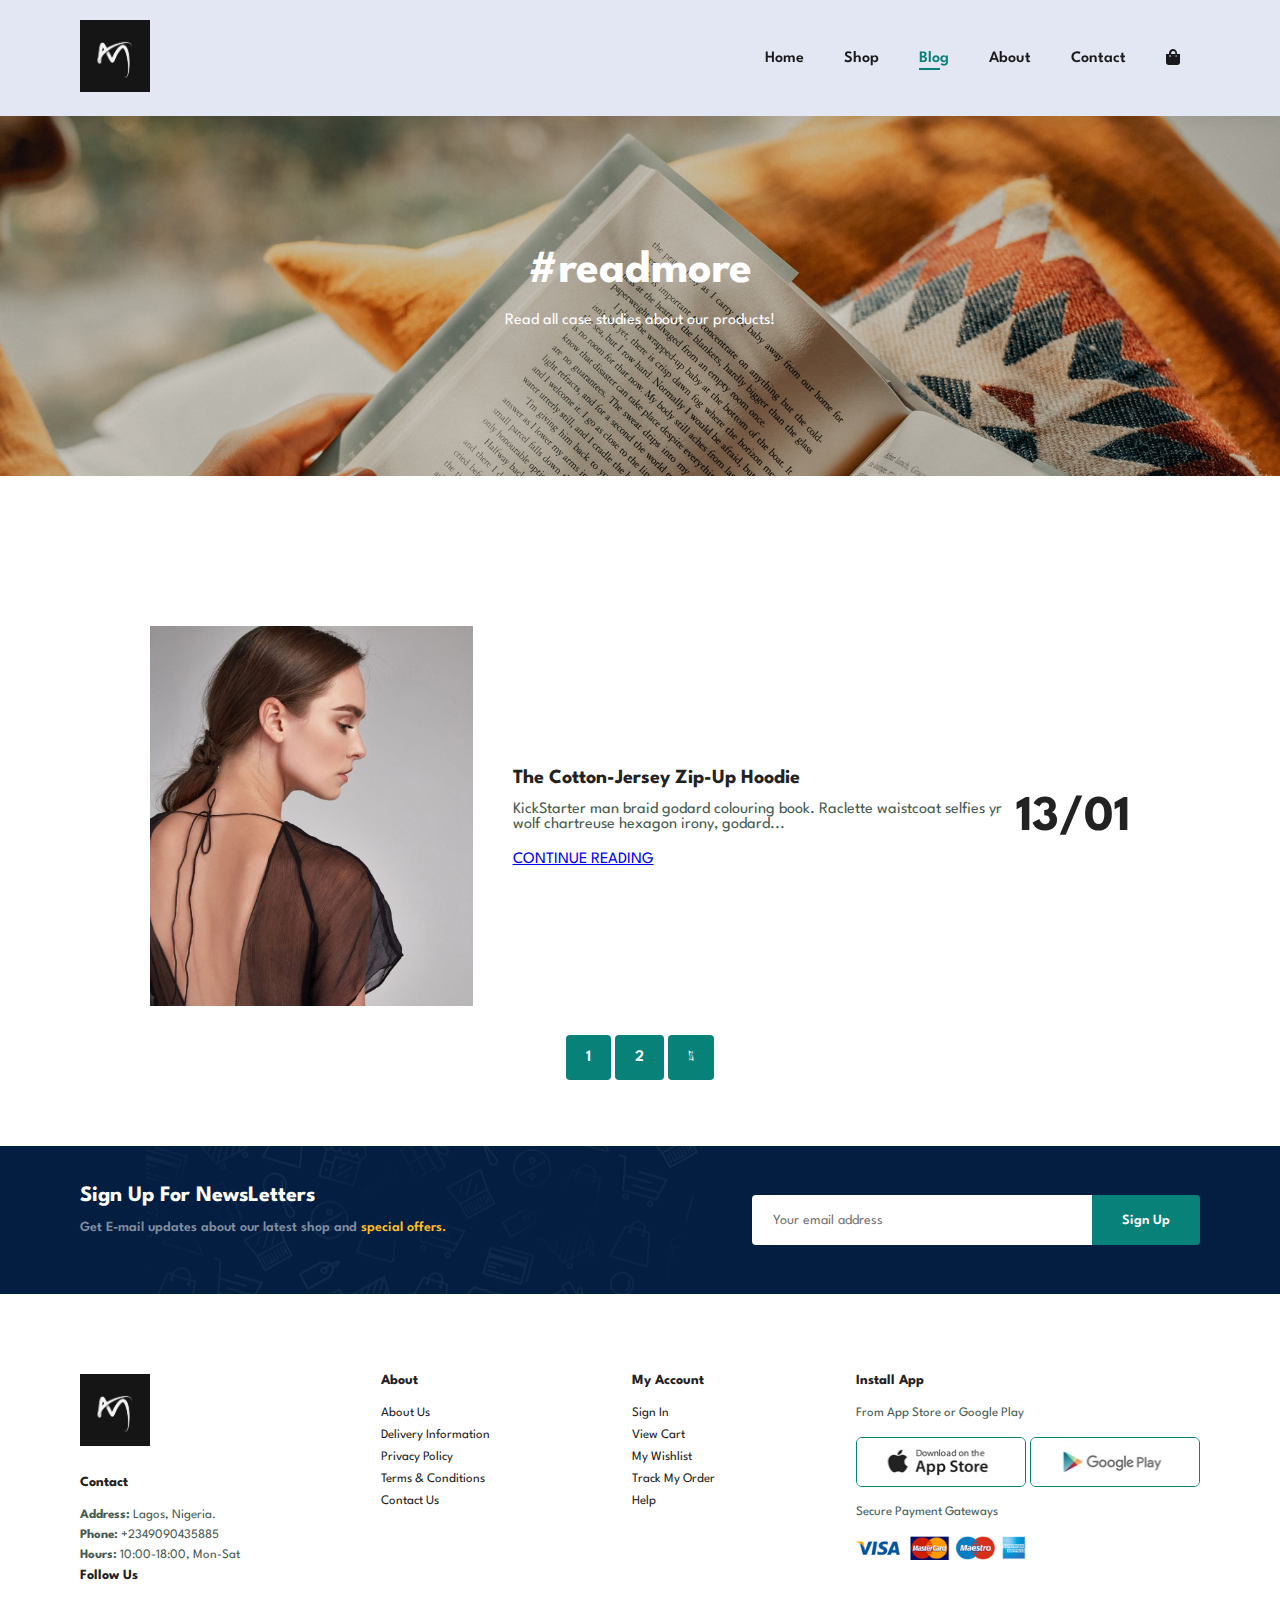
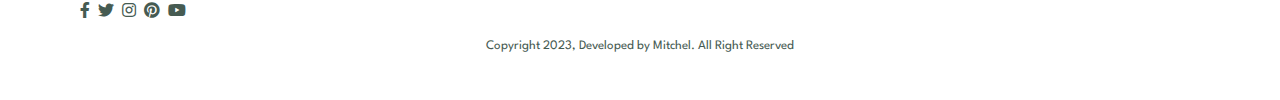
==== blog.html @ b14ca512 "blog" ====
<!DOCTYPE html>
<html lang="en">

<head>
  <meta charset="UTF-8">
  <meta http-equiv="X-UA-Compatible" content="IE=edge">
  <meta name="viewport" content="width=device-width, initial-scale=1.0">
  <title>Ecommerce Store</title>
  <link rel="stylesheet" href="https://pro.fontawesome.com/releases/v5.10.0/css/all.css" />
  <link rel="stylesheet" href="style.css">
</head>

<body>
  <section id="header">
    <a href="#"><img src="Img/Logo.jpg" class="logo" alt="Logo"></a>

    <div>
      <ul id="navbar">
        <li><a href="index.html">Home</a></li>
        <li><a href="shop.html">Shop</a></li>
        <li><a class="active" href="blog.html">Blog</a></li>
        <li><a href="about.html">About</a></li>
        <li><a href="contact.html">Contact</a></li>
        <li id="lg-bag"><a href="cart.html"><i class="fa fa-shopping-bag" aria-hidden="true"></i></a></li>
        <a href="#" id="close"><i class="far fa-times"></i></a>
      </ul>
    </div>
    <div id="mobile">
      <a href="cart.html"><i class="fa fa-shopping-bag" aria-hidden="true"></i></a>
      <i id="bar" class="fas fa-outdent"></i>
    </div>
  </section>

  <section id="page-header" class="blog-header">
    <h2>#readmore</h2>
    <p>Read all case studies about our products!</p>
  </section>

  <section id="blog">
    <div class="blog-box">
      <div class="blog-image">
        <img src="Img/blog/b1.jpg" alt="">
      </div>
      <div class="blog-details">
        <h4>The Cotton-Jersey Zip-Up Hoodie</h4>
        <p>KickStarter man braid godard colouring book. Raclette waistcoat selfies yr wolf chartreuse hexagon irony, godard...</p>
        <a href="#">CONTINUE READING</a>
      </div>
      <h1>13/01</h1>
    </div>
  </section>

  <section>

  </section>

  <section id="pagination" class="section-p1">
    <a href="#">1</a>
    <a href="#">2</a>
    <a href="#"><i class="fal fa-long-arrow-alt-right"></i></a>
  </section>

  <section id="newsletter" class="section-p1 section-m1">
    <div class="newstext">
      <h4>Sign Up For NewsLetters</h4>
      <p>Get E-mail updates about our latest shop and <span>special offers.</span></p>
    </div>
    <div class="form">
      <input type="text" placeholder="Your email address">
      <button class="normal">Sign Up</button>
    </div>
  </section>

  <footer class="section-p1">
    <div class="col">
      <img class="logo" src="Img/Logo.jpg" alt="">
      <h4>Contact</h4>
      <p><Strong>Address:</Strong> Lagos, Nigeria.</p>
      <p><Strong>Phone:</Strong> +2349090435885</p>
      <p><Strong>Hours:</Strong> 10:00-18:00, Mon-Sat</p>
      <div class="follow">
        <h4>Follow Us</h4>
        <div class="icon">
          <i class="fab fa-facebook-f"></i>
          <i class="fab fa-twitter"></i>
          <i class="fab fa-instagram"></i>
          <i class="fab fa-pinterest"></i>
          <i class="fab fa-youtube"></i>
        </div>
      </div>
    </div>

    <div class="col">
      <h4>About</h4>
      <a href="#">About Us</a>
      <a href="#">Delivery Information</a>
      <a href="#">Privacy Policy</a>
      <a href="#">Terms & Conditions</a>
      <a href="#">Contact Us</a>
    </div>

    <div class="col">
      <h4>My Account</h4>
      <a href="#">Sign In</a>
      <a href="#">View Cart</a>
      <a href="#">My Wishlist</a>
      <a href="#">Track My Order</a>
      <a href="#">Help</a>
    </div>

    <div class="col install">
      <h4>Install App</h4>
      <p>From App Store or Google Play</p>
      <div class="row">
        <img src="Img/pay/app.jpg" alt="">
        <img src="Img/pay/play.jpg" alt="">
        <p>Secure Payment Gateways</p>
      </div>
      <img src="Img/pay/pay.png" alt="">
    </div>

    <div class="copyright">
      <p>Copyright 2023, Developed by Mitchel. All Right Reserved</p>
    </div>
  </footer>


  <script src="script.js"></script>
</body>

</html>
---- style.css ----
@import url("https://fonts.googleapis.com/css2?family=Spartan:wght@100;200;300;400;500;600;700;800;900&display=swap");

* {
  margin: 0;
  padding: 0;
  box-sizing: border-box;
  font-family: "Spartan", sans-serif;
}

html {
  scroll-behavior: smooth;
}

/* Global Styles */

h1 {
  font-size: 50px;
  line-height: 64px;
  color: #222;
}

h2 {
  font-size: 46px;
  line-height: 54px;
  color: #222;
}

h4 {
  font-size: 20px;
  color: #222;
}

h6 {
  font-weight: 700;
  font-size: 12px;
}

p {
  font-size: 16px;
  color: #465b52;
  margin: 15px 0 20px 0;
}

.section-p1 {
  padding: 40px 80px;
}

.section-m1 {
  margin: 40px 0;
}

button.normal{
  font-size: 14px;
  font-weight: 600;
  padding: 15px 30px;
  color: #000;
  background-color: #fff;
  border-radius: 4px;
  cursor: pointer;
  border: none;
  outline: none;
  transition: 0.2s;
}

button.white {
  font-size: 13px;
  font-weight: 600;
  padding: 11px 18px;
  color: #fff;
  background-color: transparent;
  cursor: pointer;
  border: 1px solid #fff;
  outline: none;
  transition: 0.2s;
}

body {
  width: 100%;
}

img{
  width: 70px;
}

#header{
  display: flex;
  align-items: center;
  justify-content: space-between;
  padding: 20px 80px;
  background: #E3E6F3;
  box-shadow: 0 5px 15px rgba(0, 0, 0, 0.06);
  z-index: 999;
  position: sticky;
  top: 0;
  left: 0;
}

#navbar{
  display: flex;
  align-items: center;
  justify-content: center;
}

#navbar li{
  list-style: none;
  padding: 0 20px;
  position: relative;
}

#navbar li a{
  text-decoration: none;
  font-size: 16px;
  font-weight: 600;
  color: #1a1a1a;
  transition: 0.3s ease;
}

#navbar li a:hover,
#navbar li a.active{
  color: #088178;
}

#navbar li a.active::after,
#navbar li a:hover::after{
  content: "";
  width: 30%;
  height: 2px;
  background: #088178;
  position: absolute;
  bottom: -4px;
  left: 20px;
}

#mobile{
  display: none;
  align-items: center;
}

#close{
  display: none;
}


#hero{
  background-image: url("Img/hero4.png");
  height: 90vh;
  width: 100%;
  background-size: cover;
  background-position: top 25% right 0;
  padding: 0 80px;
  display: flex;
  flex-direction: column;
  align-items: flex-start;
  justify-content: center;
}

#hero h4{
  padding-bottom: 15px;
}

#hero h1{
  color: #088178;
}

#hero button{
  background-image: url("Img/button.png");
  background-color: transparent;
  color: #088178;
  border: 0;
  padding: 14px 80px 14px 65px;background-repeat: no-repeat;
  cursor: pointer;
  font-weight: 700;
  font-size: 15px;
}

#feature{
  display: flex;
  align-items: center;
  justify-content: space-between;
  flex-wrap: wrap;
}


#feature .fe-box{
  width: 180px;
  text-align: center;
  padding: 25px 10px;
  box-shadow: 20px 20px 34px rgba(0, 0, 0, 0.03);
  border: 1px solid #d2e0d5;
  border-radius: 4px;
  margin: 15px 0;
}

#feature .fe-box:hover{
  box-shadow: 10px 10px 54px rgba(70, 62, 221, 0.1);
}

#feature .fe-box h6{
  display: inline-block;
  padding: 9px 8px 6px 8px;
  line-height: 1;
  border-radius: 4px;
  color: #088178;
  background-color: #fddde4;
}

#feature .fe-box img{
  width: 100%;
  margin-bottom: 10px;
}

#feature .fe-box:nth-child(2) h6{
  background-color: #cdebbc;
}

#feature .fe-box:nth-child(3) h6 {
  background-color: #d1e8f2;
}

#feature .fe-box:nth-child(4) h6 {
  background-color: #cdd4f8;
}

#feature .fe-box:nth-child(5) h6 {
  background-color: #f6dbf6;
}

#feature .fe-box:nth-child(6) h6 {
  background-color: #fff2e5;
}

#product1 {
  text-align: center;
}

#product1 .pro-container {
  display: flex;
  justify-content: space-between;
  padding-top: 20px;
  flex-wrap: wrap;
}

#product1 .pro{
  width: 20%;
  min-width: 349px;
  padding: 10px 12px;
  border: 1px solid #cce7d0;
  border-radius: 25px;
  cursor: pointer;
  box-shadow: 20px 20px 30px rgba(0, 0, 0, 0.02);
  margin: 15px 0;
  transition: 0.2s;
  position: relative;
}

#product1 .pro:hover{
  box-shadow: 20px 20px 30px rgba(0, 0, 0, 0.06);
}

#product1 .pro img{
  width: 100%;
  border-radius: 20px;
}

#product1 .pro .des{
  text-align: start;
  padding: 10px 0;
}

#product1 .pro .des span{
  color: #606063;
  font-size: 12px;
}

#product1 .pro .des h5{
  padding-top: 7px;
  color: #1a1a1a;
  font-size: 14px;
}

#product1 .pro .des i{
  font-size: 12px;
  color: rgb(243, 181, 25);
}

#product1 .pro .des h4{
  padding-top: 7px;
  font-size: 15px;
  font-weight: 700;
  color: #088178;
}

#product1 .pro .cart{
  width: 40px;
  height: 40px;
  line-height: 40px;
  border-radius: 50px;
  background-color: #e8f6ea;
  font-weight: 500;
  color: #088178;
  border: 1px solid #cce7d0;
  position: absolute;
  bottom: 20px;
  right: 10px;
}

#banner{
  display: flex;
  flex-direction: column;
  justify-content: center;
  align-items: center;
  text-align: center;
  background-image: url("Img/banner/b2.jpg");
  width: 100%;
  height: 40vh;
  background-size: cover;
  background-position: center;
}

#banner h4{
  color: #fff;
  font-size: 16px;
}

#banner h2{
  color: #fff;
  font-size: 30px;
  padding: 10px 0px;
}

#banner h2 span{
  color: #ef3636;
}

#banner button:hover{
  background-color: #088178;
  color: #fff;
}

#sm-banner{
  display: flex;
  justify-content: space-between;
  align-items: center;
  flex-wrap: wrap;
}

#sm-banner .banner-box{
  display: flex;
  flex-direction: column;
  justify-content: center;
  align-items: flex-start;
  background-image: url("Img/banner/b17.jpg");
  min-width: 800px;
  height: 50vh;
  background-size: cover;
  background-position: center;
  padding: 30px;
}

#sm-banner .banner-box2{
  background-image: url('Img/banner/b10.jpg');
}

#sm-banner h4{
  color: #fff;
  font-size: 20px;
  font-weight: 300;
}

#sm-banner h2 {
  color: #fff;
  font-size: 28px;
  font-weight: 800;
}

#sm-banner span {
  color: #fff;
  font-size: 14px;
  font-weight: 500;
  padding-bottom: 15px;

}

#sm-banner .banner-box:hover button{
  background-color: #088178;
  border: 1px solid #088178;
}

#banner3{
  display: flex;
  justify-content: space-between;
  flex-wrap: wrap;
  padding:0 80px;
}

#banner3 .banner-box {
  display: flex;
  flex-direction: column;
  justify-content: center;
  align-items: flex-start;
  background-image: url("Img/banner/b7.jpg");
  min-width: 30%;
  height: 30vh;
  background-size: cover;
  background-position: center;
  padding: 20px;
  margin-bottom: 20px;
}

#banner3 .banner-box2{
  background-image: url('Img/banner/b4.jpg');
}

#banner3 .banner-box3{
  background-image: url('Img/banner/b18.jpg');
}

#banner3 h2{
  color: #fff;
  font-size: 22px;
  font-weight: 900;
}

#banner3 h3 {
  color: #ec544e;
  font-size: 15px;
  font-weight: 800;
}

#newsletter{
  display: flex;
  justify-content: space-between;
  flex-wrap: wrap;
  align-items: center;
  background-image: url('Img/banner/b14.png');
  background-repeat: no-repeat;
  background-position: 20% 30%;
  background-color: #041e42;
}

#newsletter h4{
  font-size: 22px;
  font-weight: 700;
  color: #fff;
}

#newsletter p {
  font-size: 14px;
  font-weight:600;
  color: #818ea0;
}

#newsletter p span {
  color: #ffbd27;
}

#newsletter .form{
  display: flex;
  width: 40%;
}

#newsletter input {
  height: 3.125rem;
  padding: 0 1.25rem;
  font-size: 14px;
  width: 100%;
  border: 1px solid transparent;
  border-radius: 4px;
  outline: none;
  border-top-right-radius: 0;
  border-bottom-right-radius: 0;
}

#newsletter button{
  background-color: #088178;
  color: #fff;
  white-space: nowrap;
  border-top-left-radius: 0;
  border-bottom-left-radius: 0;
}

footer{
  display: flex;
  flex-wrap: wrap;
  justify-content: space-between;
}

footer .col{
  display: flex;
  flex-direction: column;
  align-items: flex-start;
  margin-bottom: 20px;
}

footer .logo{
  margin-bottom: 30px;
}

footer h4{
  font-size: 14px;
  padding-bottom: 20px;
}

footer h4 {
  font-size: 14px;
  padding-bottom: 20px;
}

footer p{
  font-size: 13px;
  margin: 0 0 8px 0;
}

footer a {
  font-size: 13px;
  margin-bottom: 10px;
  color: #222;
  text-decoration: none;
}

footer .follow i{
  color: #465b52;
  padding-right: 4px;
  cursor: pointer;
}

footer .install .row img{
  border: 1px solid #088178;
  border-radius: 6px;
  width: 170px;
}

footer .install img{
  margin: 10px 0 15px 0;
  width: 170px;
}

footer .follow i:hover,
footer a:hover{
  color: #088178;
}

footer .copyright{
  width: 100%;
  text-align: center;
}


/* shop page */

#page-header{
  background-image: url('Img/banner/b1.jpg');
  width: 100%;
  height: 40vh;
  background-size: cover;
  display: flex;
  justify-content: center;
  text-align: center;
  flex-direction: column;
  padding: 14px;
}

#page-header h2,
#page-header p{
  color: #fff;
}

#pagination{
  text-align: center;
}

#pagination a{
  text-decoration: none;
  background-color: #088178;
  padding: 15px 20px;
  border-radius: 4px;
  color: #fff;
  font-weight: 600;
}

#pagination a i{
  font-size: 16px;
  font-weight: 600;
}


/* single product */

#MainImg{
  width: 100%;
}

#prodetails{
  display: flex;
  margin-top: 20px;
}

#prodetails .single-pro-image{
  width: 40%;
  margin-right: 50px;
}

.small-img-group{
  display: flex;
  justify-content: space-between;
}

.small-img-col{
  flex-basis: 24%;
  cursor: pointer;
}

.small-img-col img{
  width: 100%;
}

#prodetails .single-pro-details{
  width: 50%;
  padding-top: 30px;
}

#prodetails .single-pro-details h4{
  padding: 40px 0 20px 0;
}

#prodetails .single-pro-details h2 {
  font-size: 26px;
}

#prodetails .single-pro-details select{
  display: block;
  padding: 5px 10px;
  margin-bottom: 10px;
}

#prodetails .single-pro-details input{
  width: 50px;
  height: 47px;
  padding-left: 10px;
  font-size: 16px;
  margin-right: 10px;
}

#prodetails .single-pro-details imput:focus {
  outline: none;
}

#prodetails .single-pro-details button{
  background: #088178;
  color: #fff;
}

#prodetails .single-pro-details span{
  line-height: 25px;
}

/* Blog Page */

#page-header.blog-header{
  background-image: url("Img/banner/b19.jpg");
}

#blog{
  padding: 150px 150px 0 150px;
}

#blog .blog-box{
  display: flex;
  align-items: center;
  width: 100%;
}

#blog .blog-image{
  width: 50%;
  margin-right: 40px;
}

#blog img{
  width: 100%;
  height: 380px;
  object-fit: cover;
}

@media (max-width:912px) {
  #sm-banner .banner-box {
    min-width: 750px;
    margin-bottom: 20px;
    height: 50vh;
    padding: 30px;
  }
}


@media (max-width:799px) {
  .section-p1 {
    padding: 40px 40px;
  }

  #navbar {
    display: flex;
    flex-direction: column;
    align-items: flex-start;
    justify-content: flex-start;
    position: fixed;
    top: 0;
    right: -300px;
    height: 100vh;
    width: 300px;
    background-color: #e3e6f3;
    box-shadow: 0 40px 60px rgba(0, 0, 0, 0.1);
    padding: 80px 0 0 10px;
    transition: 0.3s;
  }

  #navbar.active {
    right: 0;
  }

  #navbar li {
    margin-bottom: 25px;
  }

  #product1 .pro {
    min-width: 300px;
  }


  #mobile {
    display: flex;
    align-items: center;
  }

  #mobile i {
    color: #1a1a1a;
    font-size: 22px;
    padding-left: 20px;
  }

  #close {
    display: block;
    position: absolute;
    top: 30px;
    left: 30px;
    color: #222;
    font-size: 24px;
  }

  #lg-bag {
    display: none;
  }

  #hero {
    height: 70vh;
    padding: 0 80px;
    background-position: top 30% right 50%;
  }

  #feature {
    justify-content: center;
  }

  #feature .fe-box {
    margin: 15px 15px;
  }

  #product1 .pro-container {
    justify-content: center;
  }

  #product1 .pro {
    margin: 15px;
  }

  #banner {
    height: 20vh;
  }

  #sm-banner .banner-box {
    min-width: 100%;
    height: 30vh;
    margin-bottom: 20px;
  }

  #banner3 {
    padding: 0 40px;
  }

  #banner3 .banner-box {
    width: 28%;
  }

  #newsletter .form {
    width: 70%;
  }
}

@media (max-width:477px) {
  .section-p1 {
    padding: 20px;
  }

  #header {
    padding: 10px 30px;
  }

  h1 {
    font-size: 38px;
  }

  h2 {
    font-size: 32px;
  }

  #hero {
    padding: 0 20px;
    background-position: 55%;
  }

  #feature {
    justify-content: space-between;
  }

  #feature .fe-box {
    width: 155px;
    margin: 0 0 15px 0;
  }

  #product1 .pro {
    width: 100%;
  }

  #banner {
    height: 40vh;
  }

  #sm-banner .banner-box {
    height: 30vh;
  }

  /* #sm-banner .banner-box2{
    margin-top: 20px;
  } */

  #banner3 {
    padding: 0 20px;
  }

  #banner3 .banner-box {
    width: 100%;
  }

  #newsletter {
    padding: 40px 20px;
  }

  #newsletter .form {
    width: 100%;
  }

  /* Single Product */

  #prodetails {
    display: flex;
    flex-direction: column;
  }

  #prodetails .single-pro-image {
    width: 100%;
    margin-right: 0px;
  }

  #prodetails .single-pro-details {
    width: 100%;
}
}
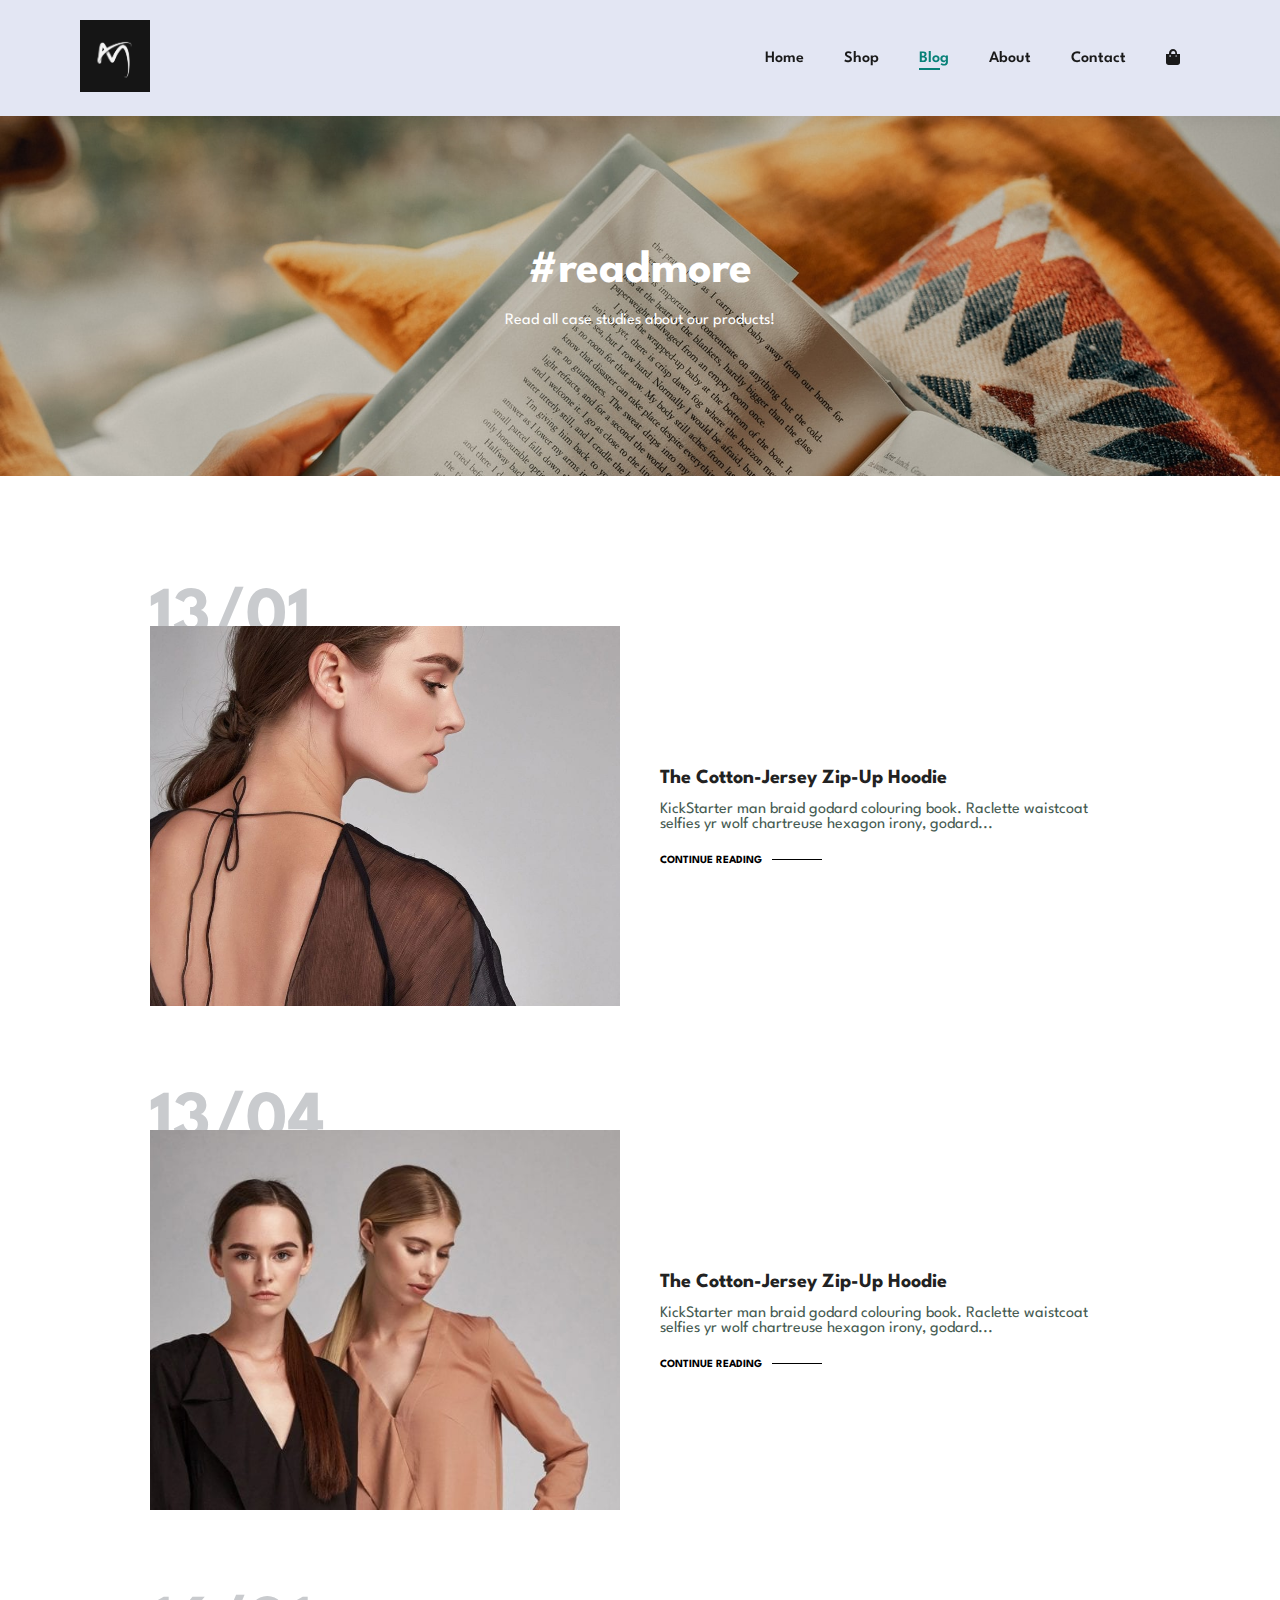
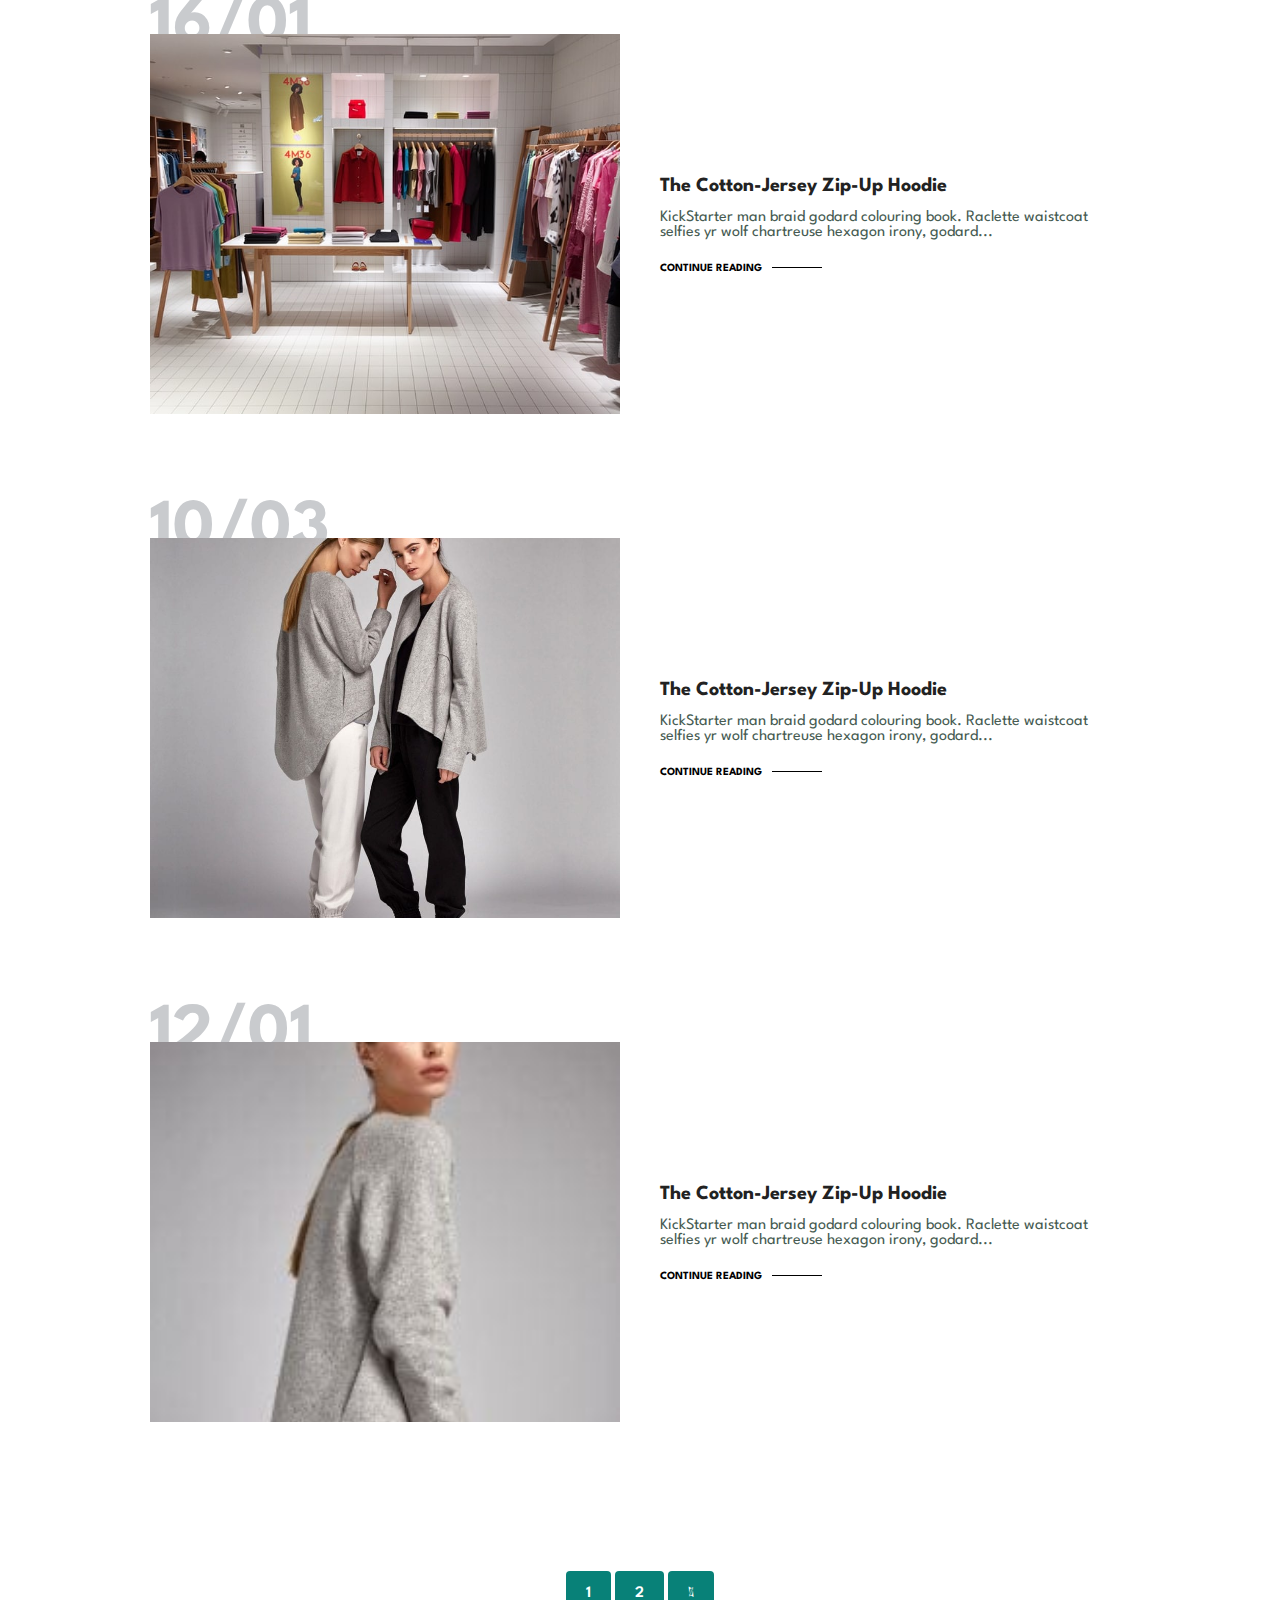
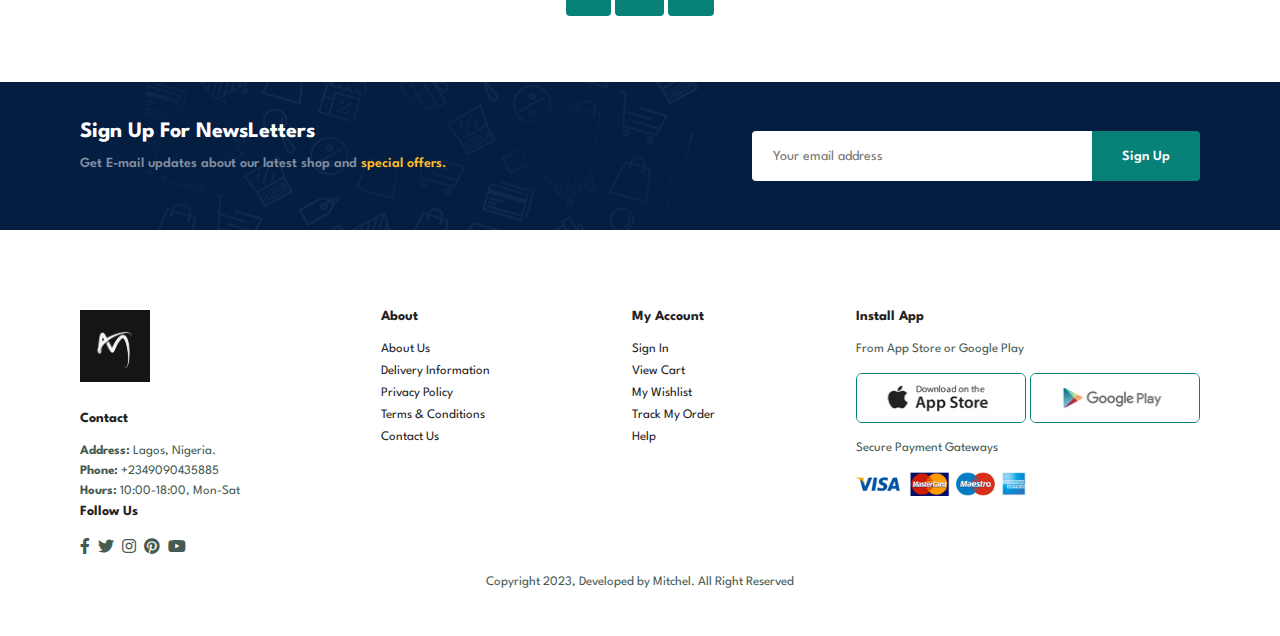
==== commit 69e73cad: "About" ====
--- a/blog.html
+++ b/blog.html
@@ -47,6 +47,54 @@
         <a href="#">CONTINUE READING</a>
       </div>
       <h1>13/01</h1>
+    </div>
+    <div class="blog-box">
+      <div class="blog-image">
+        <img src="Img/blog/b2.jpg" alt="">
+      </div>
+      <div class="blog-details">
+        <h4>The Cotton-Jersey Zip-Up Hoodie</h4>
+        <p>KickStarter man braid godard colouring book. Raclette waistcoat selfies yr wolf chartreuse hexagon irony,
+          godard...</p>
+        <a href="#">CONTINUE READING</a>
+      </div>
+      <h1>13/04</h1>
+    </div>
+    <div class="blog-box">
+      <div class="blog-image">
+        <img src="Img/blog/b3.jpg" alt="">
+      </div>
+      <div class="blog-details">
+        <h4>The Cotton-Jersey Zip-Up Hoodie</h4>
+        <p>KickStarter man braid godard colouring book. Raclette waistcoat selfies yr wolf chartreuse hexagon irony,
+          godard...</p>
+        <a href="#">CONTINUE READING</a>
+      </div>
+      <h1>16/01</h1>
+    </div>
+    <div class="blog-box">
+      <div class="blog-image">
+        <img src="Img/blog/b4.jpg" alt="">
+      </div>
+      <div class="blog-details">
+        <h4>The Cotton-Jersey Zip-Up Hoodie</h4>
+        <p>KickStarter man braid godard colouring book. Raclette waistcoat selfies yr wolf chartreuse hexagon irony,
+          godard...</p>
+        <a href="#">CONTINUE READING</a>
+      </div>
+      <h1>10/03</h1>
+    </div>
+    <div class="blog-box">
+      <div class="blog-image">
+        <img src="Img/blog/b5.jpg" alt="">
+      </div>
+      <div class="blog-details">
+        <h4>The Cotton-Jersey Zip-Up Hoodie</h4>
+        <p>KickStarter man braid godard colouring book. Raclette waistcoat selfies yr wolf chartreuse hexagon irony,
+          godard...</p>
+        <a href="#">CONTINUE READING</a>
+      </div>
+      <h1>12/01</h1>
     </div>
   </section>
 
--- a/style.css
+++ b/style.css
@@ -668,6 +668,8 @@
   display: flex;
   align-items: center;
   width: 100%;
+  position: relative;
+  padding-bottom: 120px;
 }
 
 #blog .blog-image{
@@ -680,6 +682,88 @@
   height: 380px;
   object-fit: cover;
 }
+
+#blog .blog-details{
+  width: 50%;
+}
+
+#blog .blog-details a{
+  text-decoration: none;
+  font-size: 11px;
+  color: #000;
+  font-weight: 700;
+  position: relative;
+  transition: 0.3s;
+}
+
+#blog .blog-details a::after{
+  content: "";
+  width: 50px;
+  height: 1px;
+  background-color: #000;
+  position: absolute;
+  top: 4px;
+  right: -60px;
+}
+
+#blog .blog-details a:hover {
+  color: #088178;
+}
+
+#blog .blog-details a:hover::after{
+  background-color: #088178;
+}
+
+#blog .blog-box h1{
+  position: absolute;
+  top: -40px;
+  left: 0;
+  font-size: 70px;
+  font-weight: 700;
+  color: #c9cbce;
+  z-index: -9;
+}
+
+/* About Page */
+
+#page-header.about-header {
+  background-image: url("Img/about/banner.png");
+}
+
+#about-header{
+  display: flex;
+  align-items: center;
+}
+
+#about-header img{
+  width: 50%;
+  height: auto;
+}
+
+#about-header div{
+  padding-left: 40px;
+}
+
+#about-app{
+  text-align: center;
+}
+
+#about-app .video{
+  width: 70%;
+  height: 100%;
+  margin: 30px auto 0 auto;
+}
+
+#about-app .video video{
+  width: 100%;
+  height: 100%;
+  border-radius: 20px;
+}
+
+
+
+
+
 
 @media (max-width:912px) {
   #sm-banner .banner-box {
@@ -872,4 +956,45 @@
   #prodetails .single-pro-details {
     width: 100%;
 }
+
+/* Blog Page */
+
+  #blog{
+    padding: 100px 20px 0 20px;
+  }
+
+  #blog .blog-box{
+    display: flex;
+    flex-direction: column;
+    align-items: flex-start;
+  }
+
+  #blog .blog-image{
+    width: 100%;
+    margin-right: 0px;
+    margin-bottom: 30px;
+  }
+
+  #blog .blog-details{
+    width: 100%;
+  }
+
+  /* About Page */
+
+  #about-header{
+   flex-direction: column;
+  }
+
+  #about-header img{
+    width: 100%;
+    margin-bottom: 20px;
+  }
+
+   #about-header div{
+    padding-left: 0px;
+   }
+
+    #about-app .video{
+      width: 100%;
+    }
 }